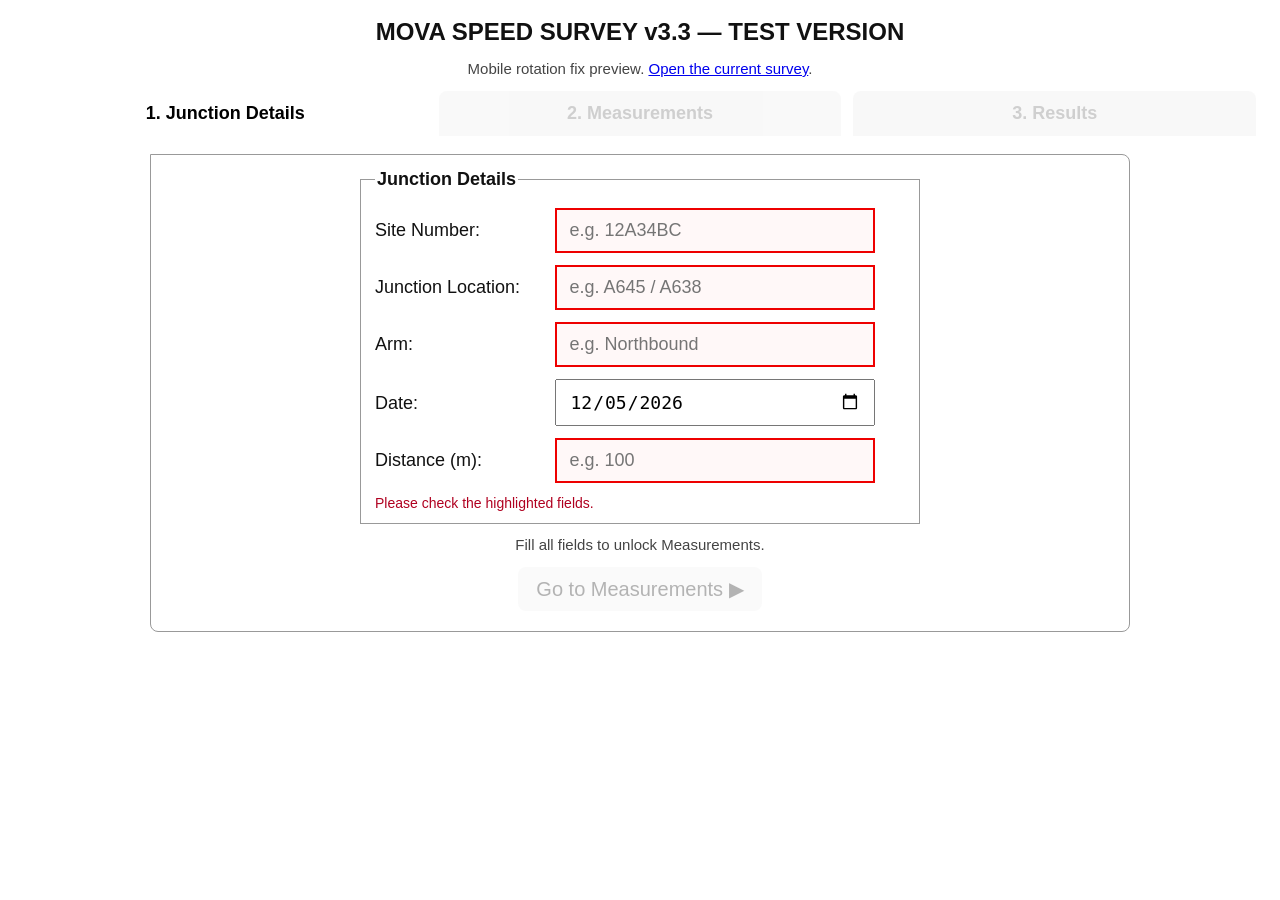
==== preview/mobile-rotation/index.html @ 83623ac3 "Publish isolated mobile rotation fix preview on GitHub Pages" ====
<!DOCTYPE html>
<html lang="en">
<head>
  <meta charset="utf-8" />
  <meta name="viewport" content="width=device-width, initial-scale=1.0" />
  <title>MOVA SPEED SURVEY v3.3 — TEST VERSION</title>
  <meta name="robots" content="noindex, nofollow">
  <link rel="stylesheet" href="ms.css?v=e7de633">
</head>
<body>
  <h2>MOVA SPEED SURVEY v3.3 — TEST VERSION</h2>
  <p class="helper" role="note">Mobile rotation fix preview. <a href="../../">Open the current survey</a>.</p>

  <div class="tabs">
    <button class="tab-btn active" data-tab="detailsTab" id="detailsTabBtn" type="button">1. Junction Details</button>
    <button class="tab-btn" data-tab="measureTab" id="measureTabBtn" type="button" disabled aria-disabled="true" title="Complete Junction Details first">2. Measurements</button>
    <button class="tab-btn" data-tab="resultsTab" id="resultsTabBtn" type="button" disabled aria-disabled="true" title="Press End Survey to view results">3. Results</button>
  </div>

  <div id="detailsTab" class="tab-content">
    <fieldset>
      <legend>Junction Details</legend>
      <div class="row">
        <label for="site">Site Number:</label>
        <input type="text" id="site" maxlength="7" placeholder="e.g. 12A34BC" pattern="[A-Za-z0-9]{1,7}" title="Up to 7 letters/numbers, no spaces">
      </div>
      <div class="row">
        <label for="junction">Junction Location:</label>
        <input type="text" id="junction" placeholder="e.g. A645 / A638">
      </div>
      <div class="row">
        <label for="arm">Arm:</label>
        <input type="text" id="arm" placeholder="e.g. Northbound">
      </div>
      <div class="row">
        <label for="date">Date:</label>
        <input type="date" id="date">
      </div>
      <div class="row">
        <label for="distance">Distance (m):</label>
        <input type="number" id="distance" placeholder="e.g. 100" min="0" step="0.1">
      </div>
      <p id="detailsErrors" class="error-msg">Please check the highlighted fields.</p>
    </fieldset>
    <p class="helper" id="detailsHint">Fill all fields to unlock Measurements.</p>
    <div style="text-align:center;">
      <button id="gotoMeasureBtn" type="button" disabled aria-disabled="true">Go to Measurements ▶</button>
    </div>
  </div>

  <div id="measureTab" class="tab-content hidden" aria-hidden="true">
    <fieldset>
      <legend>Measurement</legend>

      <div class="metrics-bar-top" aria-live="polite">
        <div class="metrics-row metrics-row--top">
          <div class="metric"><span class="label">Samples</span><span class="value" id="countMetric">0</span></div>
          <span id="qualityInline" class="quality-chip">Quality: —</span>
        </div>
        <div class="metrics-row">
          <div class="metric"><span class="label">Timer</span><span class="value" id="timerMetric">0.00 s</span></div>
        </div>
      </div>

      <div class="canvas-wrap" id="canvasWrap">
        <canvas id="canvas" width="460" height="240"></canvas>
      </div>

      <div style="text-align:center; margin-top: 6px;">
        <button id="measureBtn" type="button" class="btn-disabled" style="background-color:#999;" title="Start or stop timing"
                onclick="if(window.toggleHandler){window.toggleHandler(event);} return false;">Start</button>
        <button id="deleteLastBtn" type="button">Delete Last Sample</button>
      </div>

      <div class="metrics-bar" id="metricsBottom" aria-live="polite" style="border-bottom:none;">
        <div class="metric"><span class="label">Avg Spd</span><span class="value" id="avgMetric">— m/s | — mph</span></div>
        <div class="metric"><span class="label">85%</span><span class="value" id="p85Metric">— m/s | — mph</span></div>
      </div>
    </fieldset>
    <p class="helper one-line">Click End Survey to see results.</p>
    <div style="text-align:center;">
      <button id="endSurveyBtn" type="button">End Survey</button>
    </div>
  </div>

  <div id="resultsTab" class="tab-content hidden" aria-hidden="true">
    <div class="summary">
      <h3>Results Summary</h3>
      <span id="resultAvg"></span>
      <span id="resultP85"></span>
      <span id="resultP15"></span>
      <span id="resultP05"></span>
    </div>

    <div class="results-table-wrap">
      <table id="resultsTable" class="results-fixed">
        <colgroup>
          <col style="width:5ch;"><col style="width:10ch;"><col style="width:12ch;"><col style="width:12ch;">
        </colgroup>
        <thead>
          <tr><th>#</th><th>Time (s)</th><th>Speed (m/s)</th><th>Speed (mph)</th></tr>
        </thead>
        <tbody></tbody>
      </table>
    </div>

    <div style="text-align:center; margin-top: 10px;">
      <button id="saveResultsBtn" type="button">Save Data (.txt)</button>
      <button id="clearDataBtn" type="button">Clear All</button>
    </div>
  </div>

  <script src="ms.js?v=e7de633"></script>
</body>
</html>
---- preview/mobile-rotation/ms.css ----
:root{
  --max-form-width: 560px;
  --tab-font: 18px;
  --tab-pad-v: 12px;
  --tab-pad-h: 12px;
  --btn-font: 20px;
  --btn-pad-v: 10px;
  --btn-pad-h: 18px;
  --input-font: 18px;
  --input-pad-v: 10px;
  --input-pad-h: 12px;
  --metrics-font: 16px;
}
body { font-family: Arial, sans-serif; margin: 18px; color:#111; }
input, button, .tab-content, fieldset, .metrics-bar-top, .metrics-bar, canvas { box-sizing: border-box; }
h2 { text-align:center; margin: 6px 0 14px; font-size: 24px; }

.tabs { display: flex; width: 100%; margin: 0 0 12px 0; }
.tab-btn {
  flex: 1 1 0;
  min-width: 0;
  overflow-wrap: anywhere;
  padding: var(--tab-pad-v) var(--tab-pad-h);
  border: 1px solid #999;
  background:#f5f5f5;
  cursor:pointer;
  border-radius:8px 8px 0 0;
  font-weight:700;
  text-align:center;
  font-size: var(--tab-font);
  line-height: 1.15;
}
.tab-btn + .tab-btn { border-left-width: 0; }
.tab-btn[disabled] { opacity: 0.6; cursor: not-allowed; }
.tab-btn.active { background:#fff; border-bottom-color: #fff; }

.tab-content {
  border:1px solid #999; border-radius:0 8px 8px 8px; padding: 14px;
  max-width: 980px; margin: 0 auto; background:#fff;
}
.hidden { display:none; }

fieldset { border:1px solid #999; padding: 12px 14px; margin-bottom:12px;
           min-width: 0; max-width: var(--max-form-width); margin-left:auto; margin-right:auto; text-align:left; }
legend { font-weight:bold; font-size: 18px; }
label { display:inline-block; min-width: 170px; font-size: var(--input-font); }
input, button { margin: 6px; padding: var(--input-pad-v) var(--input-pad-h); font-size: var(--input-font); }
input[type="text"], input[type="date"], input[type="number"] {
  width: calc(100% - 210px);
  min-width: 0;
  max-width: 340px;
}
@media (max-width: 560px){
  body { margin: 12px; }
  .row label { display: block; min-width: 0; }
  input[type="text"], input[type="date"], input[type="number"] { width: calc(100% - 12px); }
}
input.invalid { border:2px solid #e00; background:#fff8f8; }
.error-msg { color:#b00020; font-size:14px; margin:6px 0 0 0; display:none; }
.error-msg.show { display:block; }
.helper { text-align:center; color:#444; margin: 8px 0; font-size: 15px; }
.helper.one-line { white-space: normal; }

#measureBtn, #deleteLastBtn, #endSurveyBtn, #saveResultsBtn, #clearDataBtn, #gotoMeasureBtn {
  font-size: var(--btn-font);
  padding: var(--btn-pad-v) var(--btn-pad-h);
  border-radius: 8px;
  border: none;
  max-width: calc(100% - 12px);
}
#measureBtn { color:#fff; font-weight: 700; }
#endSurveyBtn { color:#fff; font-weight: 700; background:#c62828; }
.btn-disabled { background-color:#999 !important; opacity:0.9; }
button { touch-action: manipulation; -webkit-tap-highlight-color: transparent; }
body, button, input { -webkit-user-select: none; user-select: none; }

.metrics-bar-top, .metrics-bar {
  max-width: var(--max-form-width);
  margin: 6px auto;
  padding: 8px 10px;
  display: flex;
  flex-direction: column;
  gap: 8px;
  font-family: monospace;
  font-size: var(--metrics-font);
  border-bottom: 1px solid #ddd;
}
.metrics-row { display: flex; flex-wrap: wrap; gap: 8px 24px; align-items: baseline; }
.metrics-row--top { justify-content: space-between; align-items: center; }
.metric { display:flex; gap: 10px; min-width: 0; max-width: 100%; }
.metric .label { font-weight:700; min-width: 110px; white-space: pre; display: inline-block; flex-shrink: 0; }
.metric .value { white-space: pre-wrap; overflow-wrap: anywhere; min-width: 0; text-align:left; }

.quality-chip {
  padding: 6px 10px;
  border-radius: 14px;
  font-family: monospace;
  font-size: var(--metrics-font);
  border: 1px solid rgba(0,0,0,0.15);
  background: #eee; color: #222;
  white-space: nowrap;
  transition: background-color 240ms ease, color 240ms ease, border-color 240ms ease;
}
.quality-poor  { background:#ffe5e5; color:#8a0000; }
.quality-low   { background:#fff3cd; color:#7a5a00; }
.quality-fair  { background:#e3f2fd; color:#0b5394; }
.quality-good  { background:#e6ffed; color:#0b6b2a; }
.quality-vgood { background:#c8f7c5; color:#085a14; font-weight: bold; }

.canvas-wrap { position: relative; width: 100%; max-width: var(--max-form-width); margin: 6px auto 10px; }
canvas { border: 2px solid #333; background: #fff; display: block; margin: 0 auto 8px auto; width: 100%; height: auto; aspect-ratio: 460 / 240; }
#canvas { width: 100%; max-width: var(--max-form-width); }

table.results-fixed {
  border-collapse: collapse;
  width: fit-content;
  max-width: 100%;
  margin: 10px auto;
  font-size: 16px;
  font-family: monospace;
}
table.results-fixed th, table.results-fixed td { border:1px solid #ccc; padding: 6px 8px; }
table.results-fixed th, table.results-fixed td { text-align: right; }
table.results-fixed th:first-child, table.results-fixed td:first-child { text-align: left; }
.results-table-wrap { max-width: 100%; overflow-x: auto; }

.summary { max-width: var(--max-form-width); margin: 10px auto; font-family: monospace; white-space: pre; font-size: 15px; }
.summary h3 { margin: 6px 0 8px; font-family: Arial, sans-serif; font-weight: bold; white-space: normal; font-size: 18px; }

@media (max-width: 420px){
  :root{ --tab-font: 16px; --tab-pad-v: 10px; --tab-pad-h: 10px; --btn-font: 19px; }
  .metric .label { min-width: 96px; }
}


/* ===== Final Overrides (2025-10-12) ===== */
/* Measurements: remove pseudo-colons to avoid duplication and keep tight gaps */
.metrics-bar-top .metric,
.metrics-bar .metric { gap: 6px !important; }
.metrics-bar-top .metric .label::after,
.metrics-bar .metric .label::after { content: "" !important; }

/* Remove borders on tab buttons and the Measurements tab content panel */
.tabs .tab-btn { border: none !important; }
.tab-btn + .tab-btn { border-left-width: 0; }
#measureTab { border: none !important; }

/* Results summary alignment: monospace spans aligned by JS, consecutive lines (no extra spacing) */
.summary { white-space: normal !important; }
.summary span { font-family: monospace; white-space: pre !important; display: block; margin: 0 !important; }

@media (max-width: 560px){
  .summary span { white-space: pre-wrap !important; overflow-wrap: anywhere; }
}
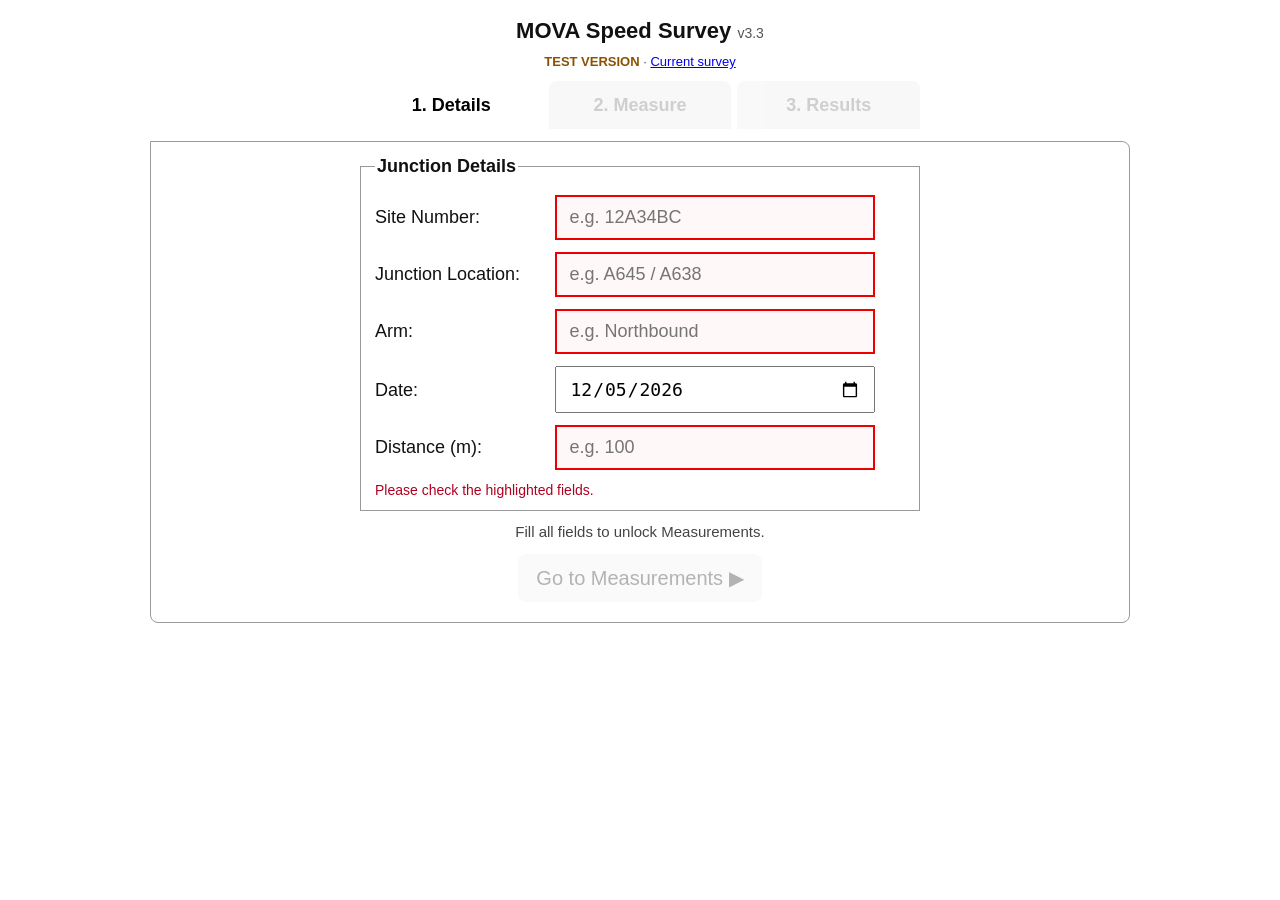
==== commit 8d32abd8: "Update test preview with circular Start/Stop and spaced secondary controls" ====
--- a/preview/mobile-rotation/index.html
+++ b/preview/mobile-rotation/index.html
@@ -3,17 +3,18 @@
 <head>
   <meta charset="utf-8" />
   <meta name="viewport" content="width=device-width, initial-scale=1.0" />
-  <title>MOVA SPEED SURVEY v3.3 — TEST VERSION</title>
+  <title>MOVA Speed Survey — Test Version</title>
   <meta name="robots" content="noindex, nofollow">
-  <link rel="stylesheet" href="ms.css?v=e7de633">
+  <link rel="stylesheet" href="ms.css?v=08beeeb">
 </head>
 <body>
-  <h2>MOVA SPEED SURVEY v3.3 — TEST VERSION</h2>
-  <p class="helper" role="note">Mobile rotation fix preview. <a href="../../">Open the current survey</a>.</p>
+  <h2>MOVA Speed Survey <span class="app-version">v3.3</span></h2>
+
+  <p class="preview-note"><strong>TEST VERSION</strong> · <a href="../../">Current survey</a></p>
 
   <div class="tabs">
-    <button class="tab-btn active" data-tab="detailsTab" id="detailsTabBtn" type="button">1. Junction Details</button>
-    <button class="tab-btn" data-tab="measureTab" id="measureTabBtn" type="button" disabled aria-disabled="true" title="Complete Junction Details first">2. Measurements</button>
+    <button class="tab-btn active" data-tab="detailsTab" id="detailsTabBtn" type="button" aria-label="1. Junction Details">1. Details</button>
+    <button class="tab-btn" data-tab="measureTab" id="measureTabBtn" type="button" aria-label="2. Measurements" disabled aria-disabled="true" title="Complete Junction Details first">2. Measure</button>
     <button class="tab-btn" data-tab="resultsTab" id="resultsTabBtn" type="button" disabled aria-disabled="true" title="Press End Survey to view results">3. Results</button>
   </div>
 
@@ -62,25 +63,24 @@
         </div>
       </div>
 
-      <div class="canvas-wrap" id="canvasWrap">
-        <canvas id="canvas" width="460" height="240"></canvas>
-      </div>
-
-      <div style="text-align:center; margin-top: 6px;">
+      <div class="measurement-actions">
         <button id="measureBtn" type="button" class="btn-disabled" style="background-color:#999;" title="Start or stop timing"
                 onclick="if(window.toggleHandler){window.toggleHandler(event);} return false;">Start</button>
-        <button id="deleteLastBtn" type="button">Delete Last Sample</button>
+        <div class="secondary-actions">
+          <button id="deleteLastBtn" type="button">Delete Last<br>Sample</button>
+          <button id="endSurveyBtn" type="button">End Survey</button>
+        </div>
       </div>
 
       <div class="metrics-bar" id="metricsBottom" aria-live="polite" style="border-bottom:none;">
         <div class="metric"><span class="label">Avg Spd</span><span class="value" id="avgMetric">— m/s | — mph</span></div>
         <div class="metric"><span class="label">85%</span><span class="value" id="p85Metric">— m/s | — mph</span></div>
       </div>
+      <p class="history-heading">Recent samples</p>
+      <div class="canvas-wrap" id="canvasWrap">
+        <canvas id="canvas" width="460" height="240" aria-label="Recent samples, newest first"></canvas>
+      </div>
     </fieldset>
-    <p class="helper one-line">Click End Survey to see results.</p>
-    <div style="text-align:center;">
-      <button id="endSurveyBtn" type="button">End Survey</button>
-    </div>
   </div>
 
   <div id="resultsTab" class="tab-content hidden" aria-hidden="true">
@@ -110,6 +110,6 @@
     </div>
   </div>
 
-  <script src="ms.js?v=e7de633"></script>
+  <script src="ms.js?v=08beeeb"></script>
 </body>
 </html>
--- a/preview/mobile-rotation/ms.css
+++ b/preview/mobile-rotation/ms.css
@@ -13,13 +13,18 @@
 }
 body { font-family: Arial, sans-serif; margin: 18px; color:#111; }
 input, button, .tab-content, fieldset, .metrics-bar-top, .metrics-bar, canvas { box-sizing: border-box; }
-h2 { text-align:center; margin: 6px 0 14px; font-size: 24px; }
+h2 { text-align:center; margin: 6px 0 14px; font-size: 22px; }
+.app-version { font-size: 14px; font-weight: normal; color: #555; white-space: nowrap; }
+.preview-note { text-align: center; font-size: 13px; color: #555; margin: -4px 0 12px; }
+.preview-note strong { color: #8a5200; }
 
-.tabs { display: flex; width: 100%; margin: 0 0 12px 0; }
+.tabs { display: flex; width: 100%; max-width: 560px; margin: 0 auto 12px; gap: 6px; }
 .tab-btn {
   flex: 1 1 0;
   min-width: 0;
-  overflow-wrap: anywhere;
+  overflow-wrap: normal;
+  margin: 0;
+  min-height: 48px;
   padding: var(--tab-pad-v) var(--tab-pad-h);
   border: 1px solid #999;
   background:#f5f5f5;
@@ -67,9 +72,27 @@
   border-radius: 8px;
   border: none;
   max-width: calc(100% - 12px);
+  min-height: 48px;
 }
-#measureBtn { color:#fff; font-weight: 700; }
+#measureTab { padding: 0; }
+#measureTab fieldset { padding: 12px; border-color: #ddd; }
+.measurement-actions { text-align: center; margin: 14px auto 20px; max-width: 400px; }
+#measureBtn {
+  display: block; width: 164px; height: 164px; min-height: 164px;
+  border-radius: 50%; margin: 0 auto; padding: 0;
+  color:#fff; font-weight: 700; font-size: 30px;
+  box-shadow: 0 3px 8px rgba(0,0,0,0.18);
+}
+.secondary-actions { display: grid; grid-template-columns: minmax(0, 1fr) minmax(0, 1fr); gap: 16px; margin-top: 20px; }
+.secondary-actions #deleteLastBtn, .secondary-actions #endSurveyBtn {
+  width: 100%; max-width: 100%; min-width: 0; min-height: 64px;
+  margin: 0; padding: 10px 8px; font-size: 18px; line-height: 1.25;
+}
+#deleteLastBtn { background: #eee; color: #222; }
 #endSurveyBtn { color:#fff; font-weight: 700; background:#c62828; }
+#timerMetric { font-size: 24px; font-weight: bold; font-variant-numeric: tabular-nums; }
+.history-heading { margin: 16px 0 6px; color: #555; font-size: 14px; }
+button:focus-visible { outline: 3px solid #174ea6; outline-offset: 4px; }
 .btn-disabled { background-color:#999 !important; opacity:0.9; }
 button { touch-action: manipulation; -webkit-tap-highlight-color: transparent; }
 body, button, input { -webkit-user-select: none; user-select: none; }
@@ -108,7 +131,7 @@
 .quality-vgood { background:#c8f7c5; color:#085a14; font-weight: bold; }
 
 .canvas-wrap { position: relative; width: 100%; max-width: var(--max-form-width); margin: 6px auto 10px; }
-canvas { border: 2px solid #333; background: #fff; display: block; margin: 0 auto 8px auto; width: 100%; height: auto; aspect-ratio: 460 / 240; }
+canvas { border: 2px solid #333; background: #fff; display: block; margin: 0 auto 8px auto; width: 100%; height: 220px; }
 #canvas { width: 100%; max-width: var(--max-form-width); }
 
 table.results-fixed {
@@ -128,7 +151,7 @@
 .summary h3 { margin: 6px 0 8px; font-family: Arial, sans-serif; font-weight: bold; white-space: normal; font-size: 18px; }
 
 @media (max-width: 420px){
-  :root{ --tab-font: 16px; --tab-pad-v: 10px; --tab-pad-h: 10px; --btn-font: 19px; }
+  :root{ --tab-font: 15px; --tab-pad-v: 10px; --tab-pad-h: 6px; --btn-font: 19px; }
   .metric .label { min-width: 96px; }
 }
 
@@ -150,5 +173,11 @@
 .summary span { font-family: monospace; white-space: pre !important; display: block; margin: 0 !important; }
 
 @media (max-width: 560px){
+  #measureTab fieldset { border: none; padding: 6px 0; margin: 0; }
+  .metrics-bar-top, .metrics-bar { padding: 6px 0; }
+  .quality-chip { font-size: 14px; }
+  #metricsBottom .metric { flex-direction: column; }
+  #metricsBottom .metric .label { font-size: 14px; }
+  #metricsBottom { gap: 12px; }
   .summary span { white-space: pre-wrap !important; overflow-wrap: anywhere; }
 }
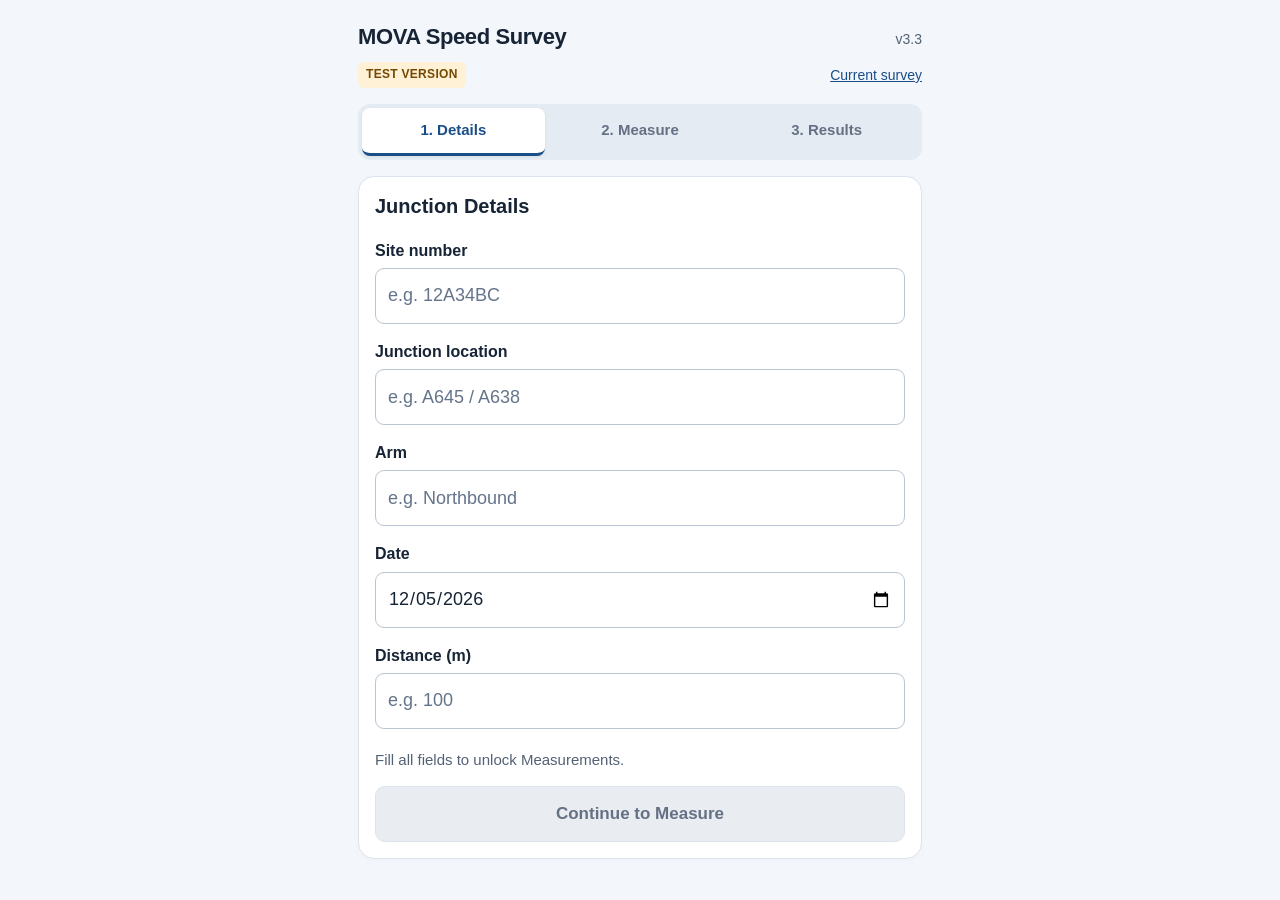
==== commit 566d266d: "Publish refreshed mobile layout to the survey test preview" ====
--- a/preview/mobile-rotation/index.html
+++ b/preview/mobile-rotation/index.html
@@ -5,47 +5,53 @@
   <meta name="viewport" content="width=device-width, initial-scale=1.0" />
   <title>MOVA Speed Survey — Test Version</title>
   <meta name="robots" content="noindex, nofollow">
-  <link rel="stylesheet" href="ms.css?v=08beeeb">
+  <link rel="stylesheet" href="ms.css?v=6365c52">
 </head>
 <body>
-  <h2>MOVA Speed Survey <span class="app-version">v3.3</span></h2>
+<main class="app-shell">
+  <header class="app-header"><h1>MOVA Speed Survey</h1><span class="app-version">v3.3</span></header>
 
-  <p class="preview-note"><strong>TEST VERSION</strong> · <a href="../../">Current survey</a></p>
+  <p class="preview-note"><strong>TEST VERSION</strong><a href="../../">Current survey</a></p>
 
-  <div class="tabs">
+  <nav class="tabs" aria-label="Survey stages">
     <button class="tab-btn active" data-tab="detailsTab" id="detailsTabBtn" type="button" aria-label="1. Junction Details">1. Details</button>
     <button class="tab-btn" data-tab="measureTab" id="measureTabBtn" type="button" aria-label="2. Measurements" disabled aria-disabled="true" title="Complete Junction Details first">2. Measure</button>
     <button class="tab-btn" data-tab="resultsTab" id="resultsTabBtn" type="button" disabled aria-disabled="true" title="Press End Survey to view results">3. Results</button>
-  </div>
+  </nav>
 
   <div id="detailsTab" class="tab-content">
     <fieldset>
       <legend>Junction Details</legend>
       <div class="row">
-        <label for="site">Site Number:</label>
-        <input type="text" id="site" maxlength="7" placeholder="e.g. 12A34BC" pattern="[A-Za-z0-9]{1,7}" title="Up to 7 letters/numbers, no spaces">
+        <label for="site">Site number</label>
+        <input type="text" id="site" maxlength="7" placeholder="e.g. 12A34BC" pattern="[A-Za-z0-9]{1,7}" title="Up to 7 letters/numbers, no spaces" aria-describedby="siteError">
+        <span class="field-error" id="siteError">Use up to 7 letters or numbers.</span>
       </div>
       <div class="row">
-        <label for="junction">Junction Location:</label>
-        <input type="text" id="junction" placeholder="e.g. A645 / A638">
+        <label for="junction">Junction location</label>
+        <input type="text" id="junction" placeholder="e.g. A645 / A638" aria-describedby="junctionError">
+        <span class="field-error" id="junctionError">Enter the junction location.</span>
       </div>
       <div class="row">
-        <label for="arm">Arm:</label>
-        <input type="text" id="arm" placeholder="e.g. Northbound">
+        <label for="arm">Arm</label>
+        <input type="text" id="arm" placeholder="e.g. Northbound" aria-describedby="armError">
+        <span class="field-error" id="armError">Enter the survey arm.</span>
       </div>
       <div class="row">
-        <label for="date">Date:</label>
-        <input type="date" id="date">
+        <label for="date">Date</label>
+        <input type="date" id="date" aria-describedby="dateError">
+        <span class="field-error" id="dateError">Choose the survey date.</span>
       </div>
       <div class="row">
-        <label for="distance">Distance (m):</label>
-        <input type="number" id="distance" placeholder="e.g. 100" min="0" step="0.1">
+        <label for="distance">Distance (m)</label>
+        <input type="number" id="distance" placeholder="e.g. 100" min="0" step="0.1" aria-describedby="distanceError">
+        <span class="field-error" id="distanceError">Enter a distance greater than 0 m.</span>
       </div>
       <p id="detailsErrors" class="error-msg">Please check the highlighted fields.</p>
     </fieldset>
     <p class="helper" id="detailsHint">Fill all fields to unlock Measurements.</p>
-    <div style="text-align:center;">
-      <button id="gotoMeasureBtn" type="button" disabled aria-disabled="true">Go to Measurements ▶</button>
+    <div class="continue-action">
+      <button id="gotoMeasureBtn" type="button" disabled aria-disabled="true">Continue to Measure</button>
     </div>
   </div>
 
@@ -55,11 +61,11 @@
 
       <div class="metrics-bar-top" aria-live="polite">
         <div class="metrics-row metrics-row--top">
-          <div class="metric"><span class="label">Samples</span><span class="value" id="countMetric">0</span></div>
+          <div class="metric sample-count"><span class="label source-label" aria-hidden="true">Samples</span><span class="metric-caption">Samples</span><span class="value" id="countMetric">0</span></div>
           <span id="qualityInline" class="quality-chip">Quality: —</span>
         </div>
-        <div class="metrics-row">
-          <div class="metric"><span class="label">Timer</span><span class="value" id="timerMetric">0.00 s</span></div>
+        <div class="metrics-row timer-row">
+          <div class="metric"><span class="label source-label" aria-hidden="true">Timer</span><span class="timer-caption">Elapsed time</span><span class="value" id="timerMetric">0.00 s</span></div>
         </div>
       </div>
 
@@ -72,19 +78,29 @@
         </div>
       </div>
 
-      <div class="metrics-bar" id="metricsBottom" aria-live="polite" style="border-bottom:none;">
-        <div class="metric"><span class="label">Avg Spd</span><span class="value" id="avgMetric">— m/s | — mph</span></div>
-        <div class="metric"><span class="label">85%</span><span class="value" id="p85Metric">— m/s | — mph</span></div>
+      <div class="metrics-bar" id="metricsBottom" aria-live="polite">
+        <div class="metric speed-card"><span class="label source-label" aria-hidden="true">Avg Spd</span><span class="metric-caption">Average speed</span><span class="value source-value" id="avgMetric" aria-hidden="true">— m/s | — mph</span><span class="speed-pair" id="avgDisplay"></span></div>
+        <div class="metric speed-card"><span class="label source-label" aria-hidden="true">85%</span><span class="metric-caption">85th percentile</span><span class="value source-value" id="p85Metric" aria-hidden="true">— m/s | — mph</span><span class="speed-pair" id="p85Display"></span></div>
       </div>
-      <p class="history-heading">Recent samples</p>
-      <div class="canvas-wrap" id="canvasWrap">
+      <section class="sample-section" aria-labelledby="measureSamplesHeading">
+        <div class="section-heading"><h2 id="measureSamplesHeading">Recent samples</h2><span class="table-note">Newest first</span></div>
+        <div class="sample-table-wrap" id="measureSamplesWrap">
+          <table id="measureSamplesTable" class="sample-table" aria-label="Recorded measurement samples">
+            <thead><tr><th scope="col">#</th><th scope="col">Time (s)</th><th scope="col">m/s</th><th scope="col">mph</th></tr></thead>
+            <tbody></tbody>
+          </table>
+          <p class="empty-state" id="measureSamplesEmpty">Your samples will appear here.</p>
+        </div>
+        <button class="table-toggle" id="measureSamplesToggle" type="button" aria-controls="measureSamplesTable" aria-expanded="false" hidden>Show all samples</button>
+      </section>
+      <div class="canvas-wrap legacy-canvas" id="canvasWrap" aria-hidden="true">
         <canvas id="canvas" width="460" height="240" aria-label="Recent samples, newest first"></canvas>
       </div>
     </fieldset>
   </div>
 
   <div id="resultsTab" class="tab-content hidden" aria-hidden="true">
-    <div class="summary">
+    <div class="summary" aria-hidden="true">
       <h3>Results Summary</h3>
       <span id="resultAvg"></span>
       <span id="resultP85"></span>
@@ -92,24 +108,27 @@
       <span id="resultP05"></span>
     </div>
 
-    <div class="results-table-wrap">
-      <table id="resultsTable" class="results-fixed">
-        <colgroup>
-          <col style="width:5ch;"><col style="width:10ch;"><col style="width:12ch;"><col style="width:12ch;">
-        </colgroup>
-        <thead>
-          <tr><th>#</th><th>Time (s)</th><th>Speed (m/s)</th><th>Speed (mph)</th></tr>
-        </thead>
-        <tbody></tbody>
-      </table>
-    </div>
-
-    <div style="text-align:center; margin-top: 10px;">
-      <button id="saveResultsBtn" type="button">Save Data (.txt)</button>
-      <button id="clearDataBtn" type="button">Clear All</button>
-    </div>
+    <section class="results-summary" aria-labelledby="resultsHeading">
+      <div class="section-heading"><h2 id="resultsHeading">Results summary</h2><span id="resultsSampleCount" class="table-note"></span></div>
+      <p id="resultsContext" class="survey-context"></p>
+      <div id="resultsSummaryDisplay" class="summary-grid"></div>
+    </section>
+    <button id="saveResultsBtn" class="primary-action" type="button">Save Data (.txt)</button>
+    <section class="sample-section" aria-labelledby="resultsSamplesHeading">
+      <div class="section-heading"><h2 id="resultsSamplesHeading">Recorded samples</h2><span class="table-note">Newest first</span></div>
+      <div class="results-table-wrap sample-table-wrap" id="resultsSamplesWrap">
+        <table id="resultsTable" class="results-fixed sample-table" aria-label="All recorded survey samples">
+          <thead><tr><th scope="col">#</th><th scope="col">Time (s)</th><th scope="col">m/s</th><th scope="col">mph</th></tr></thead>
+          <tbody></tbody>
+        </table>
+      </div>
+      <button class="table-toggle" id="resultsSamplesToggle" type="button" aria-controls="resultsTable" aria-expanded="false" hidden>Show all samples</button>
+    </section>
+    <div class="clear-action"><button id="clearDataBtn" type="button">Clear All</button></div>
   </div>
 
-  <script src="ms.js?v=08beeeb"></script>
+</main>
+  <script src="ms.js?v=6365c52"></script>
+  <script src="layout.js?v=6365c52"></script>
 </body>
 </html>
--- a/preview/mobile-rotation/ms.css
+++ b/preview/mobile-rotation/ms.css
@@ -1,183 +1,114 @@
-:root{
+:root {
+  color-scheme: light;
+  --ink: #172435;
+  --muted: #526174;
+  --accent: #194e87;
+  --line: #dce3eb;
   --max-form-width: 560px;
-  --tab-font: 18px;
-  --tab-pad-v: 12px;
-  --tab-pad-h: 12px;
-  --btn-font: 20px;
-  --btn-pad-v: 10px;
-  --btn-pad-h: 18px;
-  --input-font: 18px;
-  --input-pad-v: 10px;
-  --input-pad-h: 12px;
-  --metrics-font: 16px;
 }
-body { font-family: Arial, sans-serif; margin: 18px; color:#111; }
-input, button, .tab-content, fieldset, .metrics-bar-top, .metrics-bar, canvas { box-sizing: border-box; }
-h2 { text-align:center; margin: 6px 0 14px; font-size: 22px; }
-.app-version { font-size: 14px; font-weight: normal; color: #555; white-space: nowrap; }
-.preview-note { text-align: center; font-size: 13px; color: #555; margin: -4px 0 12px; }
-.preview-note strong { color: #8a5200; }
-
-.tabs { display: flex; width: 100%; max-width: 560px; margin: 0 auto 12px; gap: 6px; }
-.tab-btn {
-  flex: 1 1 0;
-  min-width: 0;
-  overflow-wrap: normal;
-  margin: 0;
-  min-height: 48px;
-  padding: var(--tab-pad-v) var(--tab-pad-h);
-  border: 1px solid #999;
-  background:#f5f5f5;
-  cursor:pointer;
-  border-radius:8px 8px 0 0;
-  font-weight:700;
-  text-align:center;
-  font-size: var(--tab-font);
-  line-height: 1.15;
+* { box-sizing: border-box; }
+body { margin: 0; background: #f3f6fa; color: var(--ink); font-family: -apple-system, BlinkMacSystemFont, "Segoe UI", Arial, sans-serif; font-size: 16px; line-height: 1.45; }
+.app-shell { max-width: 592px; margin: 0 auto; padding: max(16px, env(safe-area-inset-top)) max(14px, env(safe-area-inset-right)) calc(24px + env(safe-area-inset-bottom)) max(14px, env(safe-area-inset-left)); }
+.app-header { display: flex; align-items: baseline; justify-content: space-between; gap: 8px; margin-bottom: 16px; }
+h1 { font-size: 22px; line-height: 1.2; letter-spacing: -.4px; margin: 0; }
+h2, legend { font-size: 20px; font-weight: 700; line-height: 1.3; margin: 0; }
+.app-version { color: var(--muted); font-size: 14px; white-space: nowrap; }
+.preview-note { display: flex; justify-content: space-between; align-items: center; gap: 12px; margin: -4px 0 16px; font-size: 14px; color: var(--muted); }
+.preview-note strong { background: #fff1d5; color: #754800; border-radius: 6px; padding: 4px 8px; font-size: 12px; letter-spacing: .3px; }
+a { color: var(--accent); }
+button, input { font: inherit; }
+button { cursor: pointer; touch-action: manipulation; -webkit-tap-highlight-color: transparent; min-height: 56px; border-radius: 10px; border: 1px solid var(--line); color: var(--ink); background: #eef2f7; padding: 12px; font-size: 17px; font-weight: 600; }
+button:active:not(:disabled) { filter: brightness(.94); }
+button:focus-visible, input:focus-visible { outline: 3px solid #3b79b8; outline-offset: 3px; }
+button:disabled { cursor: default; color: #657084; background: #e9edf2; }
+.tabs { display: flex; gap: 4px; padding: 4px; margin-bottom: 16px; background: #e5ebf2; border-radius: 12px; }
+.tab-btn { flex: 1 1 0; min-width: 0; min-height: 48px; padding: 10px 4px; border: 0; border-bottom: 3px solid transparent; border-radius: 8px; font-size: 15px; background: transparent; color: #46556a; line-height: 1.25; }
+.tab-btn.active { background: #fff; color: var(--accent); border-bottom-color: var(--accent); box-shadow: 0 1px 3px #192d4614; }
+.tab-btn:disabled { background: transparent; color: #657084; }
+.tab-content { min-width: 0; background: #fff; border: 1px solid var(--line); border-radius: 16px; padding: 16px; box-shadow: 0 2px 8px #192d4605; }
+.hidden, [hidden] { display: none !important; }
+fieldset { min-width: 0; max-width: 100%; border: 0; padding: 0; margin: 0; }
+legend { padding: 0; margin-bottom: 20px; }
+.row { margin-bottom: 16px; }
+.row label { display: block; margin-bottom: 6px; font-weight: 600; }
+input[type="text"], input[type="date"], input[type="number"] { display: block; width: 100%; min-width: 0; max-width: 100%; height: 56px; margin: 0; padding: 12px; background: #fff; border: 1px solid #b9c5d2; border-radius: 9px; color: var(--ink); font-size: 18px; }
+input[type="date"] { appearance: none; -webkit-appearance: none; text-align: left; }
+input::-webkit-date-and-time-value { text-align: left; min-width: 0; }
+input::placeholder { color: #64748a; }
+input.invalid[data-touched] { border-color: #b42323; background: #fffafa; }
+.field-error { display: none; color: #a51e1e; font-size: 14px; margin-top: 6px; }
+input.invalid[data-touched] + .field-error { display: block; }
+.error-msg { display: none; color: #a51e1e; font-size: 15px; margin: 0 0 12px; }
+#detailsTab[data-edited] .error-msg.show { display: block; }
+.helper { color: var(--muted); font-size: 15px; margin: 4px 0 16px; }
+.continue-action button, .primary-action { width: 100%; background: var(--accent); border-color: var(--accent); color: #fff; }
+.continue-action button:disabled { border-color: var(--line); color: #657084; background: #e9edf2; }
+.metrics-bar-top { margin: 0; }
+.metrics-row--top { display: flex; flex-wrap: wrap; justify-content: space-between; align-items: center; gap: 8px 12px; min-height: 34px; }
+.sample-count { display: flex; align-items: baseline; gap: 8px; }
+.sample-count .metric-caption { color: var(--muted); }
+#countMetric { font-size: 20px; font-weight: 700; font-variant-numeric: tabular-nums; }
+.source-label, .source-value { display: none !important; }
+.timer-row { margin-top: 14px; text-align: center; }
+.timer-row .metric { display: flex; flex-direction: column; align-items: center; }
+.timer-caption { font-size: 14px; color: var(--muted); }
+#timerMetric { font-size: 34px; line-height: 1.25; font-weight: 700; font-variant-numeric: tabular-nums; }
+.quality-chip { border: 1px solid #ced8e3; border-radius: 20px; padding: 5px 10px; font-size: 14px; white-space: nowrap; background: #eef2f7; color: #344258; }
+.quality-poor { background: #ffe8e8; color: #8a1616; border-color: #f1cccc; }
+.quality-low { background: #fff2d6; color: #755000; border-color: #e8d4a4; }
+.quality-fair { background: #e6f1ff; color: #194e87; border-color: #c6dbf1; }
+.quality-good, .quality-vgood { background: #e6f5e9; color: #205b2c; border-color: #bfdcc5; }
+.measurement-actions { text-align: center; margin: 16px 0 24px; }
+#measureBtn { display: block; flex: none; width: 164px; height: 164px; min-height: 164px; max-width: 164px; padding: 0; margin: 0 auto; border: 0; border-radius: 50%; color: #fff; font-size: 30px; font-weight: 700; box-shadow: 0 4px 12px #183b2726; user-select: none; -webkit-user-select: none; }
+#measureBtn[data-state="start"]:not(.btn-disabled) { background: #2e7d32 !important; }
+.btn-disabled { background: #707b87 !important; }
+.secondary-actions { display: grid; grid-template-columns: minmax(0,1fr) minmax(0,1fr); gap: 16px; margin-top: 20px; }
+.secondary-actions button { width: 100%; min-width: 0; min-height: 64px; padding: 10px 8px; line-height: 1.25; font-size: 16px; }
+#deleteLastBtn { background: #f1f4f8; }
+#endSurveyBtn { background: #edf3fb !important; color: #194e87; border-color: #c4d5e9; }
+#metricsBottom { display: grid; grid-template-columns: minmax(0,1fr) minmax(0,1fr); gap: 12px; margin: 0 0 24px; }
+.speed-card { min-width: 0; background: #f4f7fb; border: 1px solid #e3e9f1; padding: 12px; border-radius: 10px; }
+.speed-card .metric-caption { display: block; color: var(--muted); font-size: 14px; margin-bottom: 6px; }
+.speed-pair { display: flex; flex-direction: column; gap: 3px; font-variant-numeric: tabular-nums; }
+.speed-line { white-space: nowrap; }
+.speed-line strong { font-size: 19px; font-weight: 650; }
+.speed-line small { color: var(--muted); font-size: 13px; margin-left: 4px; }
+.section-heading { display: flex; flex-wrap: wrap; justify-content: space-between; align-items: baseline; gap: 4px 10px; margin-bottom: 12px; }
+.section-heading h2 { font-size: 18px; }
+.table-note { font-size: 13px; color: var(--muted); }
+.sample-section { min-width: 0; }
+.sample-table-wrap { max-width: 100%; overflow-x: auto; border: 1px solid var(--line); border-radius: 10px; }
+.sample-table { display: block; width: 100%; border-collapse: collapse; margin: 0; font-size: 15px; font-variant-numeric: tabular-nums; }
+.sample-table thead { display: block; background: #f3f6fa; color: #526174; }
+.sample-table tbody { display: flex; flex-direction: column-reverse; }
+.sample-table tr { display: grid; grid-template-columns: 3em .95fr 1fr 1fr; min-width: 17em; }
+.sample-table th, .sample-table td { min-width: 0; text-align: right; padding: 10px 6px; border: 0; white-space: nowrap; }
+.sample-table th { font-size: 13px; font-weight: 600; }
+.sample-table th:first-child, .sample-table td:first-child { text-align: left; padding-right: 2px; }
+.sample-table td { border-top: 1px solid #e7ecf2; }
+.sample-table tbody tr:nth-last-child(n+3) { display: none; }
+.sample-section.expanded .sample-table tbody tr { display: grid; }
+.table-toggle { width: 100%; margin-top: 10px; min-height: 48px; font-size: 15px; color: var(--accent); background: #f5f8fc; }
+.empty-state { text-align: center; color: var(--muted); font-size: 15px; padding: 16px 8px; margin: 0; }
+.legacy-canvas, .summary { display: none; }
+.results-summary { margin-bottom: 16px; }
+.survey-context { color: var(--muted); font-size: 14px; margin: -4px 0 8px; overflow-wrap: anywhere; }
+.summary-grid { display: flex; flex-direction: column; }
+.summary-item { display: grid; grid-template-columns: minmax(0,1fr) auto; gap: 12px; align-items: start; border-bottom: 1px solid #e7ecf2; padding: 12px 0; }
+.summary-item:last-child { border-bottom: 0; }
+.summary-label { font-size: 15px; font-weight: 600; padding-top: 2px; }
+.summary-value { text-align: right; min-width: 0; font-size: 16px; font-variant-numeric: tabular-nums; }
+.summary-value .speed-pair { gap: 2px; }
+.summary-value .speed-line strong { font-size: 17px; }
+.summary-value .speed-line small { font-size: 13px; }
+#saveResultsBtn { margin: 0 0 24px; }
+.clear-action { border-top: 1px solid var(--line); margin-top: 24px; padding-top: 16px; }
+#clearDataBtn { display: block; width: 100%; color: #9b2424; background: #fff; border-color: #e5cccc; }
+@media (max-width: 350px) {
+  .app-shell { padding-left: 12px; padding-right: 12px; }
+  .tab-content { padding: 12px; }
+  h1 { font-size: 20px; }
+  .speed-card { padding: 10px; }
+  .summary-item { gap: 8px; }
 }
-.tab-btn + .tab-btn { border-left-width: 0; }
-.tab-btn[disabled] { opacity: 0.6; cursor: not-allowed; }
-.tab-btn.active { background:#fff; border-bottom-color: #fff; }
-
-.tab-content {
-  border:1px solid #999; border-radius:0 8px 8px 8px; padding: 14px;
-  max-width: 980px; margin: 0 auto; background:#fff;
-}
-.hidden { display:none; }
-
-fieldset { border:1px solid #999; padding: 12px 14px; margin-bottom:12px;
-           min-width: 0; max-width: var(--max-form-width); margin-left:auto; margin-right:auto; text-align:left; }
-legend { font-weight:bold; font-size: 18px; }
-label { display:inline-block; min-width: 170px; font-size: var(--input-font); }
-input, button { margin: 6px; padding: var(--input-pad-v) var(--input-pad-h); font-size: var(--input-font); }
-input[type="text"], input[type="date"], input[type="number"] {
-  width: calc(100% - 210px);
-  min-width: 0;
-  max-width: 340px;
-}
-@media (max-width: 560px){
-  body { margin: 12px; }
-  .row label { display: block; min-width: 0; }
-  input[type="text"], input[type="date"], input[type="number"] { width: calc(100% - 12px); }
-}
-input.invalid { border:2px solid #e00; background:#fff8f8; }
-.error-msg { color:#b00020; font-size:14px; margin:6px 0 0 0; display:none; }
-.error-msg.show { display:block; }
-.helper { text-align:center; color:#444; margin: 8px 0; font-size: 15px; }
-.helper.one-line { white-space: normal; }
-
-#measureBtn, #deleteLastBtn, #endSurveyBtn, #saveResultsBtn, #clearDataBtn, #gotoMeasureBtn {
-  font-size: var(--btn-font);
-  padding: var(--btn-pad-v) var(--btn-pad-h);
-  border-radius: 8px;
-  border: none;
-  max-width: calc(100% - 12px);
-  min-height: 48px;
-}
-#measureTab { padding: 0; }
-#measureTab fieldset { padding: 12px; border-color: #ddd; }
-.measurement-actions { text-align: center; margin: 14px auto 20px; max-width: 400px; }
-#measureBtn {
-  display: block; width: 164px; height: 164px; min-height: 164px;
-  border-radius: 50%; margin: 0 auto; padding: 0;
-  color:#fff; font-weight: 700; font-size: 30px;
-  box-shadow: 0 3px 8px rgba(0,0,0,0.18);
-}
-.secondary-actions { display: grid; grid-template-columns: minmax(0, 1fr) minmax(0, 1fr); gap: 16px; margin-top: 20px; }
-.secondary-actions #deleteLastBtn, .secondary-actions #endSurveyBtn {
-  width: 100%; max-width: 100%; min-width: 0; min-height: 64px;
-  margin: 0; padding: 10px 8px; font-size: 18px; line-height: 1.25;
-}
-#deleteLastBtn { background: #eee; color: #222; }
-#endSurveyBtn { color:#fff; font-weight: 700; background:#c62828; }
-#timerMetric { font-size: 24px; font-weight: bold; font-variant-numeric: tabular-nums; }
-.history-heading { margin: 16px 0 6px; color: #555; font-size: 14px; }
-button:focus-visible { outline: 3px solid #174ea6; outline-offset: 4px; }
-.btn-disabled { background-color:#999 !important; opacity:0.9; }
-button { touch-action: manipulation; -webkit-tap-highlight-color: transparent; }
-body, button, input { -webkit-user-select: none; user-select: none; }
-
-.metrics-bar-top, .metrics-bar {
-  max-width: var(--max-form-width);
-  margin: 6px auto;
-  padding: 8px 10px;
-  display: flex;
-  flex-direction: column;
-  gap: 8px;
-  font-family: monospace;
-  font-size: var(--metrics-font);
-  border-bottom: 1px solid #ddd;
-}
-.metrics-row { display: flex; flex-wrap: wrap; gap: 8px 24px; align-items: baseline; }
-.metrics-row--top { justify-content: space-between; align-items: center; }
-.metric { display:flex; gap: 10px; min-width: 0; max-width: 100%; }
-.metric .label { font-weight:700; min-width: 110px; white-space: pre; display: inline-block; flex-shrink: 0; }
-.metric .value { white-space: pre-wrap; overflow-wrap: anywhere; min-width: 0; text-align:left; }
-
-.quality-chip {
-  padding: 6px 10px;
-  border-radius: 14px;
-  font-family: monospace;
-  font-size: var(--metrics-font);
-  border: 1px solid rgba(0,0,0,0.15);
-  background: #eee; color: #222;
-  white-space: nowrap;
-  transition: background-color 240ms ease, color 240ms ease, border-color 240ms ease;
-}
-.quality-poor  { background:#ffe5e5; color:#8a0000; }
-.quality-low   { background:#fff3cd; color:#7a5a00; }
-.quality-fair  { background:#e3f2fd; color:#0b5394; }
-.quality-good  { background:#e6ffed; color:#0b6b2a; }
-.quality-vgood { background:#c8f7c5; color:#085a14; font-weight: bold; }
-
-.canvas-wrap { position: relative; width: 100%; max-width: var(--max-form-width); margin: 6px auto 10px; }
-canvas { border: 2px solid #333; background: #fff; display: block; margin: 0 auto 8px auto; width: 100%; height: 220px; }
-#canvas { width: 100%; max-width: var(--max-form-width); }
-
-table.results-fixed {
-  border-collapse: collapse;
-  width: fit-content;
-  max-width: 100%;
-  margin: 10px auto;
-  font-size: 16px;
-  font-family: monospace;
-}
-table.results-fixed th, table.results-fixed td { border:1px solid #ccc; padding: 6px 8px; }
-table.results-fixed th, table.results-fixed td { text-align: right; }
-table.results-fixed th:first-child, table.results-fixed td:first-child { text-align: left; }
-.results-table-wrap { max-width: 100%; overflow-x: auto; }
-
-.summary { max-width: var(--max-form-width); margin: 10px auto; font-family: monospace; white-space: pre; font-size: 15px; }
-.summary h3 { margin: 6px 0 8px; font-family: Arial, sans-serif; font-weight: bold; white-space: normal; font-size: 18px; }
-
-@media (max-width: 420px){
-  :root{ --tab-font: 15px; --tab-pad-v: 10px; --tab-pad-h: 6px; --btn-font: 19px; }
-  .metric .label { min-width: 96px; }
-}
-
-
-/* ===== Final Overrides (2025-10-12) ===== */
-/* Measurements: remove pseudo-colons to avoid duplication and keep tight gaps */
-.metrics-bar-top .metric,
-.metrics-bar .metric { gap: 6px !important; }
-.metrics-bar-top .metric .label::after,
-.metrics-bar .metric .label::after { content: "" !important; }
-
-/* Remove borders on tab buttons and the Measurements tab content panel */
-.tabs .tab-btn { border: none !important; }
-.tab-btn + .tab-btn { border-left-width: 0; }
-#measureTab { border: none !important; }
-
-/* Results summary alignment: monospace spans aligned by JS, consecutive lines (no extra spacing) */
-.summary { white-space: normal !important; }
-.summary span { font-family: monospace; white-space: pre !important; display: block; margin: 0 !important; }
-
-@media (max-width: 560px){
-  #measureTab fieldset { border: none; padding: 6px 0; margin: 0; }
-  .metrics-bar-top, .metrics-bar { padding: 6px 0; }
-  .quality-chip { font-size: 14px; }
-  #metricsBottom .metric { flex-direction: column; }
-  #metricsBottom .metric .label { font-size: 14px; }
-  #metricsBottom { gap: 12px; }
-  .summary span { white-space: pre-wrap !important; overflow-wrap: anywhere; }
-}
+@media (min-width: 700px) { .app-shell { padding-top: 24px; } }
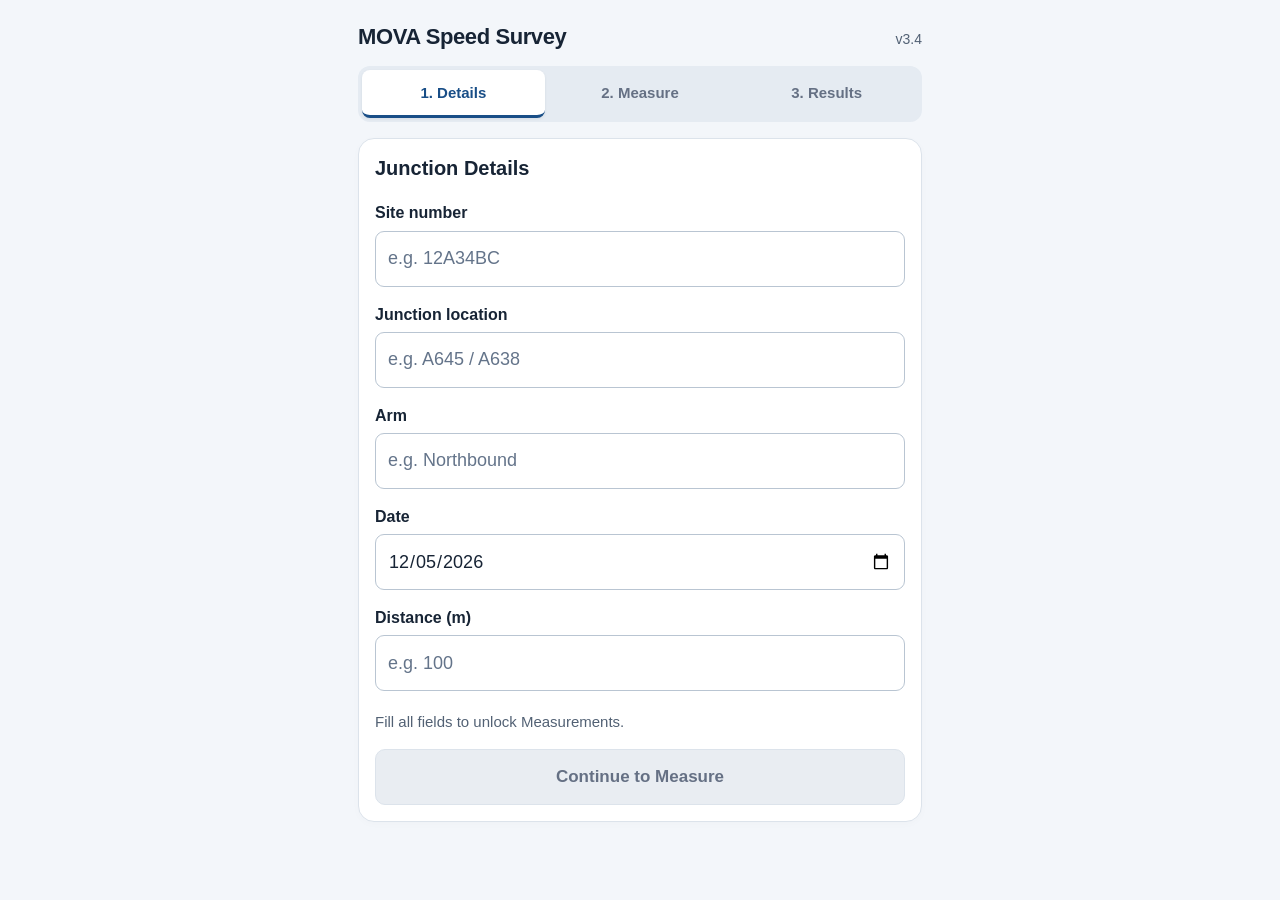
==== commit cd410248: "Prepare MOVA Speed Survey v3.4 as the current app and redirect the test preview" ====
--- a/preview/mobile-rotation/index.html
+++ b/preview/mobile-rotation/index.html
@@ -1,134 +1,13 @@
 <!DOCTYPE html>
 <html lang="en">
 <head>
-  <meta charset="utf-8" />
-  <meta name="viewport" content="width=device-width, initial-scale=1.0" />
-  <title>MOVA Speed Survey — Test Version</title>
-  <meta name="robots" content="noindex, nofollow">
-  <link rel="stylesheet" href="ms.css?v=6365c52">
+  <meta charset="utf-8">
+  <meta name="viewport" content="width=device-width, initial-scale=1.0">
+  <title>MOVA Speed Survey v3.4</title>
+  <meta http-equiv="refresh" content="0; url=../../?v=3.4">
+  <link rel="canonical" href="https://dk429.github.io/mova_speedsurvey/">
 </head>
 <body>
-<main class="app-shell">
-  <header class="app-header"><h1>MOVA Speed Survey</h1><span class="app-version">v3.3</span></header>
-
-  <p class="preview-note"><strong>TEST VERSION</strong><a href="../../">Current survey</a></p>
-
-  <nav class="tabs" aria-label="Survey stages">
-    <button class="tab-btn active" data-tab="detailsTab" id="detailsTabBtn" type="button" aria-label="1. Junction Details">1. Details</button>
-    <button class="tab-btn" data-tab="measureTab" id="measureTabBtn" type="button" aria-label="2. Measurements" disabled aria-disabled="true" title="Complete Junction Details first">2. Measure</button>
-    <button class="tab-btn" data-tab="resultsTab" id="resultsTabBtn" type="button" disabled aria-disabled="true" title="Press End Survey to view results">3. Results</button>
-  </nav>
-
-  <div id="detailsTab" class="tab-content">
-    <fieldset>
-      <legend>Junction Details</legend>
-      <div class="row">
-        <label for="site">Site number</label>
-        <input type="text" id="site" maxlength="7" placeholder="e.g. 12A34BC" pattern="[A-Za-z0-9]{1,7}" title="Up to 7 letters/numbers, no spaces" aria-describedby="siteError">
-        <span class="field-error" id="siteError">Use up to 7 letters or numbers.</span>
-      </div>
-      <div class="row">
-        <label for="junction">Junction location</label>
-        <input type="text" id="junction" placeholder="e.g. A645 / A638" aria-describedby="junctionError">
-        <span class="field-error" id="junctionError">Enter the junction location.</span>
-      </div>
-      <div class="row">
-        <label for="arm">Arm</label>
-        <input type="text" id="arm" placeholder="e.g. Northbound" aria-describedby="armError">
-        <span class="field-error" id="armError">Enter the survey arm.</span>
-      </div>
-      <div class="row">
-        <label for="date">Date</label>
-        <input type="date" id="date" aria-describedby="dateError">
-        <span class="field-error" id="dateError">Choose the survey date.</span>
-      </div>
-      <div class="row">
-        <label for="distance">Distance (m)</label>
-        <input type="number" id="distance" placeholder="e.g. 100" min="0" step="0.1" aria-describedby="distanceError">
-        <span class="field-error" id="distanceError">Enter a distance greater than 0 m.</span>
-      </div>
-      <p id="detailsErrors" class="error-msg">Please check the highlighted fields.</p>
-    </fieldset>
-    <p class="helper" id="detailsHint">Fill all fields to unlock Measurements.</p>
-    <div class="continue-action">
-      <button id="gotoMeasureBtn" type="button" disabled aria-disabled="true">Continue to Measure</button>
-    </div>
-  </div>
-
-  <div id="measureTab" class="tab-content hidden" aria-hidden="true">
-    <fieldset>
-      <legend>Measurement</legend>
-
-      <div class="metrics-bar-top" aria-live="polite">
-        <div class="metrics-row metrics-row--top">
-          <div class="metric sample-count"><span class="label source-label" aria-hidden="true">Samples</span><span class="metric-caption">Samples</span><span class="value" id="countMetric">0</span></div>
-          <span id="qualityInline" class="quality-chip">Quality: —</span>
-        </div>
-        <div class="metrics-row timer-row">
-          <div class="metric"><span class="label source-label" aria-hidden="true">Timer</span><span class="timer-caption">Elapsed time</span><span class="value" id="timerMetric">0.00 s</span></div>
-        </div>
-      </div>
-
-      <div class="measurement-actions">
-        <button id="measureBtn" type="button" class="btn-disabled" style="background-color:#999;" title="Start or stop timing"
-                onclick="if(window.toggleHandler){window.toggleHandler(event);} return false;">Start</button>
-        <div class="secondary-actions">
-          <button id="deleteLastBtn" type="button">Delete Last<br>Sample</button>
-          <button id="endSurveyBtn" type="button">End Survey</button>
-        </div>
-      </div>
-
-      <div class="metrics-bar" id="metricsBottom" aria-live="polite">
-        <div class="metric speed-card"><span class="label source-label" aria-hidden="true">Avg Spd</span><span class="metric-caption">Average speed</span><span class="value source-value" id="avgMetric" aria-hidden="true">— m/s | — mph</span><span class="speed-pair" id="avgDisplay"></span></div>
-        <div class="metric speed-card"><span class="label source-label" aria-hidden="true">85%</span><span class="metric-caption">85th percentile</span><span class="value source-value" id="p85Metric" aria-hidden="true">— m/s | — mph</span><span class="speed-pair" id="p85Display"></span></div>
-      </div>
-      <section class="sample-section" aria-labelledby="measureSamplesHeading">
-        <div class="section-heading"><h2 id="measureSamplesHeading">Recent samples</h2><span class="table-note">Newest first</span></div>
-        <div class="sample-table-wrap" id="measureSamplesWrap">
-          <table id="measureSamplesTable" class="sample-table" aria-label="Recorded measurement samples">
-            <thead><tr><th scope="col">#</th><th scope="col">Time (s)</th><th scope="col">m/s</th><th scope="col">mph</th></tr></thead>
-            <tbody></tbody>
-          </table>
-          <p class="empty-state" id="measureSamplesEmpty">Your samples will appear here.</p>
-        </div>
-        <button class="table-toggle" id="measureSamplesToggle" type="button" aria-controls="measureSamplesTable" aria-expanded="false" hidden>Show all samples</button>
-      </section>
-      <div class="canvas-wrap legacy-canvas" id="canvasWrap" aria-hidden="true">
-        <canvas id="canvas" width="460" height="240" aria-label="Recent samples, newest first"></canvas>
-      </div>
-    </fieldset>
-  </div>
-
-  <div id="resultsTab" class="tab-content hidden" aria-hidden="true">
-    <div class="summary" aria-hidden="true">
-      <h3>Results Summary</h3>
-      <span id="resultAvg"></span>
-      <span id="resultP85"></span>
-      <span id="resultP15"></span>
-      <span id="resultP05"></span>
-    </div>
-
-    <section class="results-summary" aria-labelledby="resultsHeading">
-      <div class="section-heading"><h2 id="resultsHeading">Results summary</h2><span id="resultsSampleCount" class="table-note"></span></div>
-      <p id="resultsContext" class="survey-context"></p>
-      <div id="resultsSummaryDisplay" class="summary-grid"></div>
-    </section>
-    <button id="saveResultsBtn" class="primary-action" type="button">Save Data (.txt)</button>
-    <section class="sample-section" aria-labelledby="resultsSamplesHeading">
-      <div class="section-heading"><h2 id="resultsSamplesHeading">Recorded samples</h2><span class="table-note">Newest first</span></div>
-      <div class="results-table-wrap sample-table-wrap" id="resultsSamplesWrap">
-        <table id="resultsTable" class="results-fixed sample-table" aria-label="All recorded survey samples">
-          <thead><tr><th scope="col">#</th><th scope="col">Time (s)</th><th scope="col">m/s</th><th scope="col">mph</th></tr></thead>
-          <tbody></tbody>
-        </table>
-      </div>
-      <button class="table-toggle" id="resultsSamplesToggle" type="button" aria-controls="resultsTable" aria-expanded="false" hidden>Show all samples</button>
-    </section>
-    <div class="clear-action"><button id="clearDataBtn" type="button">Clear All</button></div>
-  </div>
-
-</main>
-  <script src="ms.js?v=6365c52"></script>
-  <script src="layout.js?v=6365c52"></script>
+  <p><a href="../../?v=3.4">Open MOVA Speed Survey v3.4</a></p>
 </body>
 </html>
